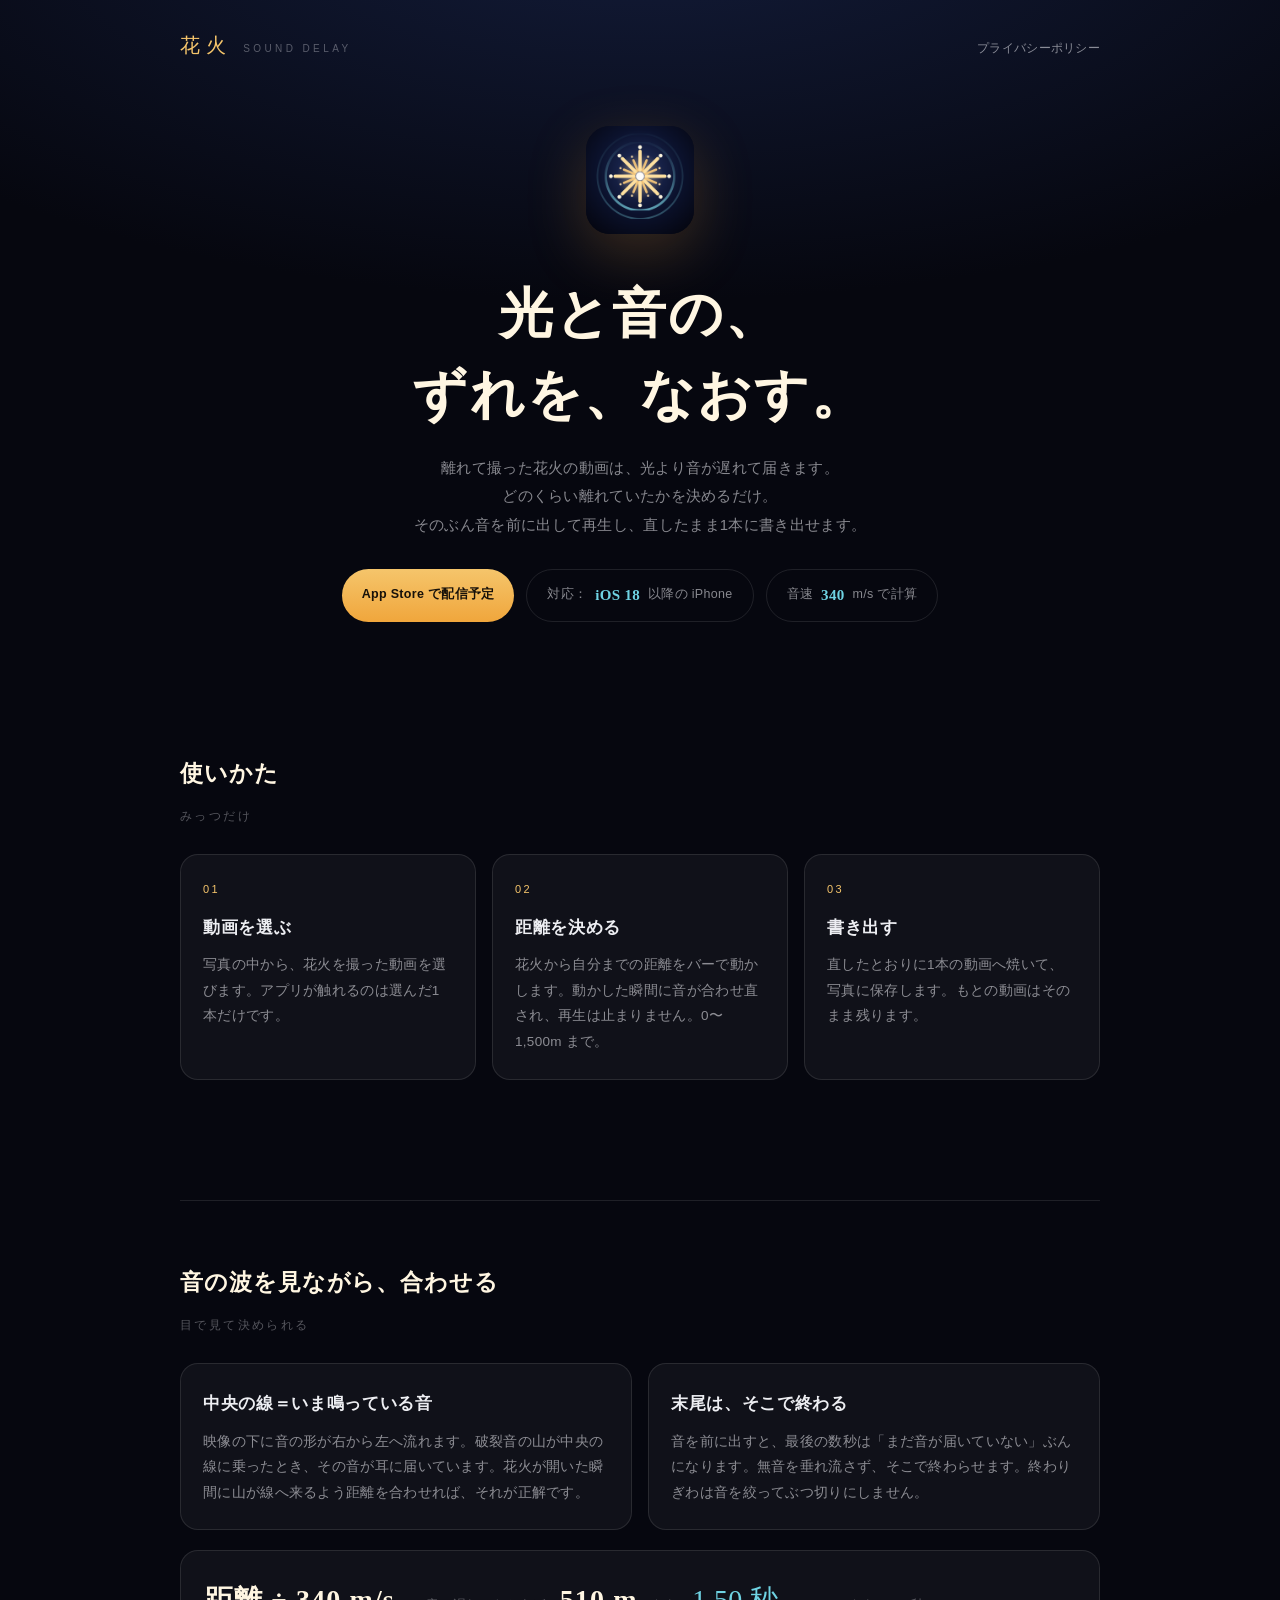
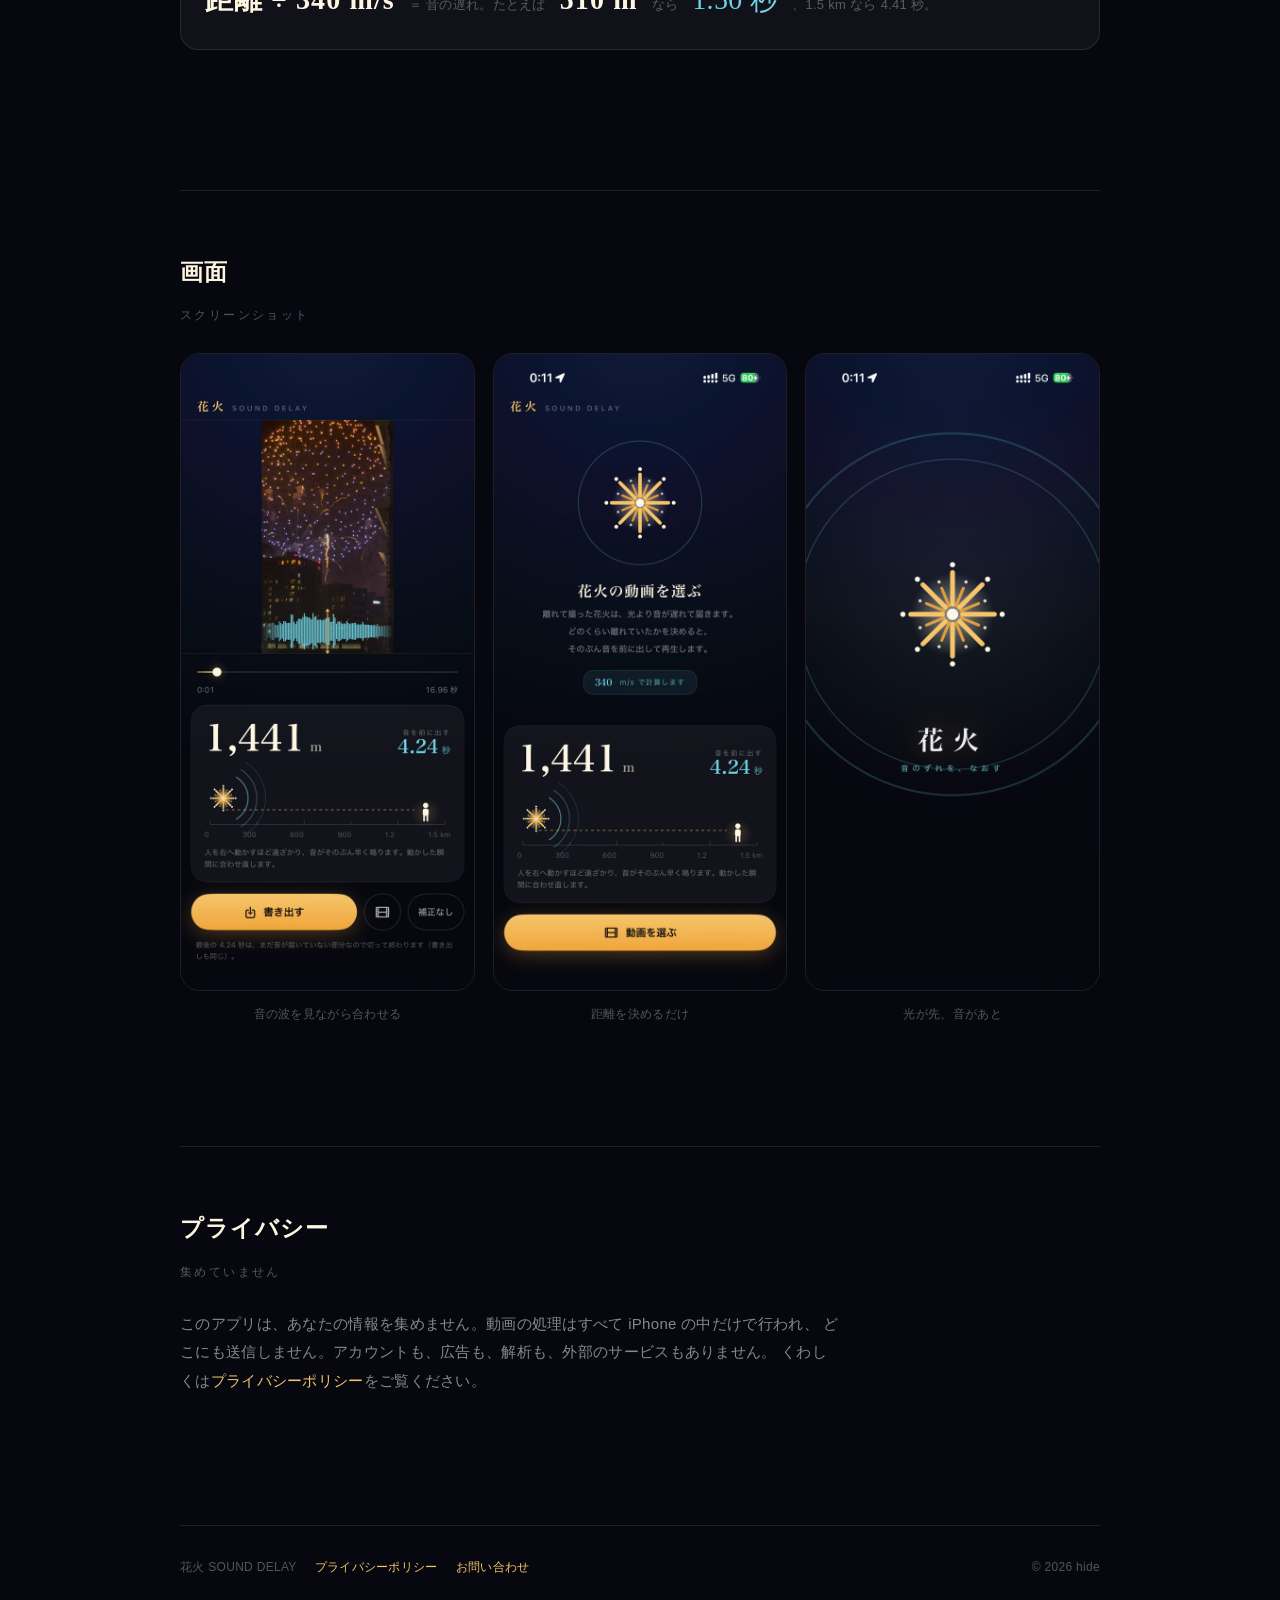
==== index.html @ 6d4c9117 "Add files via upload" ====
<!DOCTYPE html>
<html lang="ja">
<head>
<meta charset="utf-8">
<meta name="viewport" content="width=device-width, initial-scale=1">
<title>花火 SOUND DELAY — 花火動画の音のずれをなおす</title>
<meta name="description" content="離れて撮った花火の動画は、光より音が遅れて届きます。距離を決めるだけで、そのぶん音を前に出して再生・書き出しできる iPhone アプリです。">
<meta property="og:title" content="花火 SOUND DELAY">
<meta property="og:description" content="光と音の、ずれを、なおす。花火動画の音の遅れを補正する iPhone アプリ。">
<meta property="og:image" content="assets/icon.png">
<link rel="icon" href="assets/icon.png">
<link rel="stylesheet" href="assets/style.css">
</head>
<body>

<div class="wrap">
  <header class="site-head">
    <span class="brand">花火</span>
    <span class="sub">SOUND DELAY</span>
    <nav><a href="privacy.html">プライバシーポリシー</a></nav>
  </header>

  <div class="hero">
    <img class="icon" src="assets/icon.png" alt="花火 SOUND DELAY のアイコン">
    <h1>光と音の、<br>ずれを、なおす。</h1>
    <p class="lead">
      離れて撮った花火の動画は、光より音が遅れて届きます。<br>
      どのくらい離れていたかを決めるだけ。<br>
      そのぶん音を前に出して再生し、直したまま1本に書き出せます。
    </p>
    <div class="badges">
      <span class="pill solid">App Store で配信予定</span>
      <span class="pill">対応：<strong>iOS 18</strong> 以降の iPhone</span>
      <span class="pill">音速 <strong>340</strong> m/s で計算</span>
    </div>
  </div>

  <section>
    <h2>使いかた</h2>
    <p class="section-note">みっつだけ</p>
    <div class="cards">
      <div class="card">
        <span class="step">01</span>
        <h3>動画を選ぶ</h3>
        <p>写真の中から、花火を撮った動画を選びます。アプリが触れるのは選んだ1本だけです。</p>
      </div>
      <div class="card">
        <span class="step">02</span>
        <h3>距離を決める</h3>
        <p>花火から自分までの距離をバーで動かします。動かした瞬間に音が合わせ直され、再生は止まりません。0〜1,500m まで。</p>
      </div>
      <div class="card">
        <span class="step">03</span>
        <h3>書き出す</h3>
        <p>直したとおりに1本の動画へ焼いて、写真に保存します。もとの動画はそのまま残ります。</p>
      </div>
    </div>
  </section>

  <section>
    <h2>音の波を見ながら、合わせる</h2>
    <p class="section-note">目で見て決められる</p>
    <div class="cards">
      <div class="card">
        <h3>中央の線＝いま鳴っている音</h3>
        <p>映像の下に音の形が右から左へ流れます。破裂音の山が中央の線に乗ったとき、その音が耳に届いています。花火が開いた瞬間に山が線へ来るよう距離を合わせれば、それが正解です。</p>
      </div>
      <div class="card">
        <h3>末尾は、そこで終わる</h3>
        <p>音を前に出すと、最後の数秒は「まだ音が届いていない」ぶんになります。無音を垂れ流さず、そこで終わらせます。終わりぎわは音を絞ってぶつ切りにしません。</p>
      </div>
    </div>

    <div class="formula" style="margin-top:20px">
      <span class="num">距離 ÷ 340 m/s</span>
      <span class="eq">＝ 音の遅れ。たとえば</span>
      <span class="num">510 m</span>
      <span class="eq">なら</span>
      <span class="out">1.50 秒</span>
      <span class="eq">、1.5 km なら 4.41 秒。</span>
    </div>
  </section>

  <section>
    <h2>画面</h2>
    <p class="section-note">スクリーンショット</p>
    <div class="shots">
      <figure>
        <img src="assets/shot-01.png" alt="花火の動画を再生しながら、音の波を見て距離を合わせている画面">
        <figcaption>音の波を見ながら合わせる</figcaption>
      </figure>
      <figure>
        <img src="assets/shot-02.png" alt="花火から自分までの距離を決める画面">
        <figcaption>距離を決めるだけ</figcaption>
      </figure>
      <figure>
        <img src="assets/shot-03.png" alt="アプリの起動画面">
        <figcaption>光が先、音があと</figcaption>
      </figure>
    </div>
  </section>

  <section>
    <h2>プライバシー</h2>
    <p class="section-note">集めていません</p>
    <p style="color:var(--muted); max-width:44em; margin:0">
      このアプリは、あなたの情報を集めません。動画の処理はすべて iPhone の中だけで行われ、
      どこにも送信しません。アカウントも、広告も、解析も、外部のサービスもありません。
      くわしくは<a href="privacy.html">プライバシーポリシー</a>をご覧ください。
    </p>
  </section>

  <footer>
    <span>花火 SOUND DELAY</span>
    <a href="privacy.html">プライバシーポリシー</a>
    <a href="mailto:akky0926@gmail.com">お問い合わせ</a>
    <span class="spacer">© 2026 hide</span>
  </footer>
</div>

</body>
</html>
---- assets/style.css ----
/* 花火 SOUND DELAY — サイトの見た目。アプリと同じ夜空の地・光の金・音の青。 */

:root {
  --ink: #06070f;
  --ink-top: #131c3a;
  --gold: #f5c56b;
  --gold-deep: #f0a63c;
  --gold-core: #fff6e2;
  --wave: #6fd3e3;
  --text: #edeef2;
  --muted: rgba(237, 238, 242, 0.56);
  --faint: rgba(237, 238, 242, 0.34);
  --line: rgba(255, 255, 255, 0.10);
  --panel: rgba(255, 255, 255, 0.045);
  --mincho: "Hiragino Mincho ProN", "Hiragino Mincho Pro", "Yu Mincho", "YuMincho", serif;
  --gothic: "Hiragino Sans", "Hiragino Kaku Gothic ProN", -apple-system, BlinkMacSystemFont,
    "Segoe UI", "Noto Sans JP", sans-serif;
}

* { box-sizing: border-box; }

html { -webkit-text-size-adjust: 100%; }

body {
  margin: 0;
  font-family: var(--gothic);
  color: var(--text);
  background:
    radial-gradient(120% 70% at 50% -10%, var(--ink-top) 0%, var(--ink) 62%),
    var(--ink);
  background-attachment: fixed;
  line-height: 1.9;
  font-size: 15px;
  letter-spacing: 0.02em;
}

a { color: var(--gold); text-decoration: none; }
a:hover { text-decoration: underline; }

.wrap { width: min(920px, calc(100% - 44px)); margin: 0 auto; }

/* ---- 見出し（アプリと同じ明朝） ---- */
h1, h2, h3, .num { font-family: var(--mincho); font-weight: 600; letter-spacing: 0.04em; }

/* ---- ヘッダ ---- */
.site-head {
  display: flex; align-items: baseline; gap: 12px;
  padding: 26px 0 0;
}
.site-head .brand { font-family: var(--mincho); font-size: 20px; color: var(--gold); letter-spacing: 0.28em; }
.site-head .sub { font-size: 10px; letter-spacing: 0.34em; color: var(--faint); }
.site-head nav { margin-left: auto; font-size: 12px; }
.site-head nav a { color: var(--muted); }

/* ---- ヒーロー ---- */
.hero { text-align: center; padding: 62px 0 10px; }
.hero img.icon {
  width: 108px; height: 108px; border-radius: 24px;
  box-shadow: 0 18px 60px rgba(240, 166, 60, 0.22);
}
.hero h1 {
  font-size: clamp(34px, 7vw, 54px);
  line-height: 1.5; margin: 30px 0 0; color: var(--gold-core);
}
.hero p.lead {
  margin: 18px auto 0; max-width: 34em;
  color: var(--muted); font-size: 15px;
}
.badges { margin-top: 30px; display: flex; gap: 12px; justify-content: center; flex-wrap: wrap; }
.pill {
  display: inline-flex; align-items: center; gap: 8px;
  padding: 11px 20px; border-radius: 999px;
  border: 1px solid var(--line); color: var(--muted); font-size: 12.5px;
}
.pill strong { font-family: var(--mincho); color: var(--wave); font-size: 15px; font-weight: 600; }
.pill.solid {
  background: linear-gradient(180deg, var(--gold), var(--gold-deep));
  color: #17110a; border: none; font-weight: 700;
}

/* ---- 節 ---- */
section { padding: 60px 0; border-top: 1px solid var(--line); margin-top: 60px; }
section:first-of-type { border-top: none; }
h2 { font-size: 23px; margin: 0 0 10px; color: var(--gold-core); }
.section-note { color: var(--faint); font-size: 12px; letter-spacing: 0.2em; margin: 0 0 26px; }

.cards { display: grid; gap: 16px; grid-template-columns: repeat(auto-fit, minmax(230px, 1fr)); }
.card {
  border: 1px solid var(--line); border-radius: 18px; background: var(--panel);
  padding: 24px 22px;
}
.card h3 { font-size: 17px; margin: 0 0 8px; color: var(--text); }
.card p { margin: 0; color: var(--muted); font-size: 13.5px; }
.card .step { font-size: 11px; letter-spacing: 0.22em; color: var(--gold); display: block; margin-bottom: 12px; }

/* ---- 仕組み ---- */
.formula {
  display: flex; align-items: baseline; gap: 14px; flex-wrap: wrap;
  border: 1px solid var(--line); border-radius: 18px; background: var(--panel);
  padding: 22px 24px; margin: 0 0 20px;
}
.formula .num { font-size: 28px; color: var(--gold-core); }
.formula .eq { color: var(--faint); font-size: 13px; }
.formula .out { font-size: 28px; color: var(--wave); font-family: var(--mincho); }

/* ---- スクリーンショット ---- */
.shots { display: grid; gap: 18px; grid-template-columns: repeat(auto-fit, minmax(210px, 1fr)); }
.shots figure { margin: 0; }
.shots img {
  width: 100%; height: auto; display: block;
  border-radius: 20px; border: 1px solid var(--line);
}
.shots figcaption { margin-top: 12px; color: var(--faint); font-size: 12px; text-align: center; }

/* ---- 文章のページ（プライバシーポリシー） ---- */
.doc { padding-top: 40px; }
.doc h1 { font-size: 30px; margin: 0 0 6px; color: var(--gold-core); }
.doc .updated { color: var(--faint); font-size: 12px; margin: 0 0 40px; letter-spacing: 0.12em; }
.doc h2 { font-size: 18px; margin: 44px 0 10px; }
.doc p, .doc li { color: var(--muted); font-size: 14px; max-width: 44em; }
.doc ul { padding-left: 1.2em; }
.doc li { margin-bottom: 6px; }
.doc .highlight {
  border: 1px solid rgba(111, 211, 227, 0.30);
  background: rgba(111, 211, 227, 0.07);
  border-radius: 18px; padding: 22px 24px; margin: 26px 0 0;
}
.doc .highlight p { color: var(--text); margin: 0; font-size: 14.5px; max-width: none; }

/* ---- フッタ ---- */
footer {
  border-top: 1px solid var(--line); margin-top: 70px;
  padding: 30px 0 54px; color: var(--faint); font-size: 12px;
  display: flex; gap: 18px; flex-wrap: wrap; align-items: center;
}
footer .spacer { margin-left: auto; }

@media (max-width: 560px) {
  body { font-size: 14px; }
  section { padding: 46px 0; margin-top: 46px; }
  .hero { padding-top: 44px; }
}
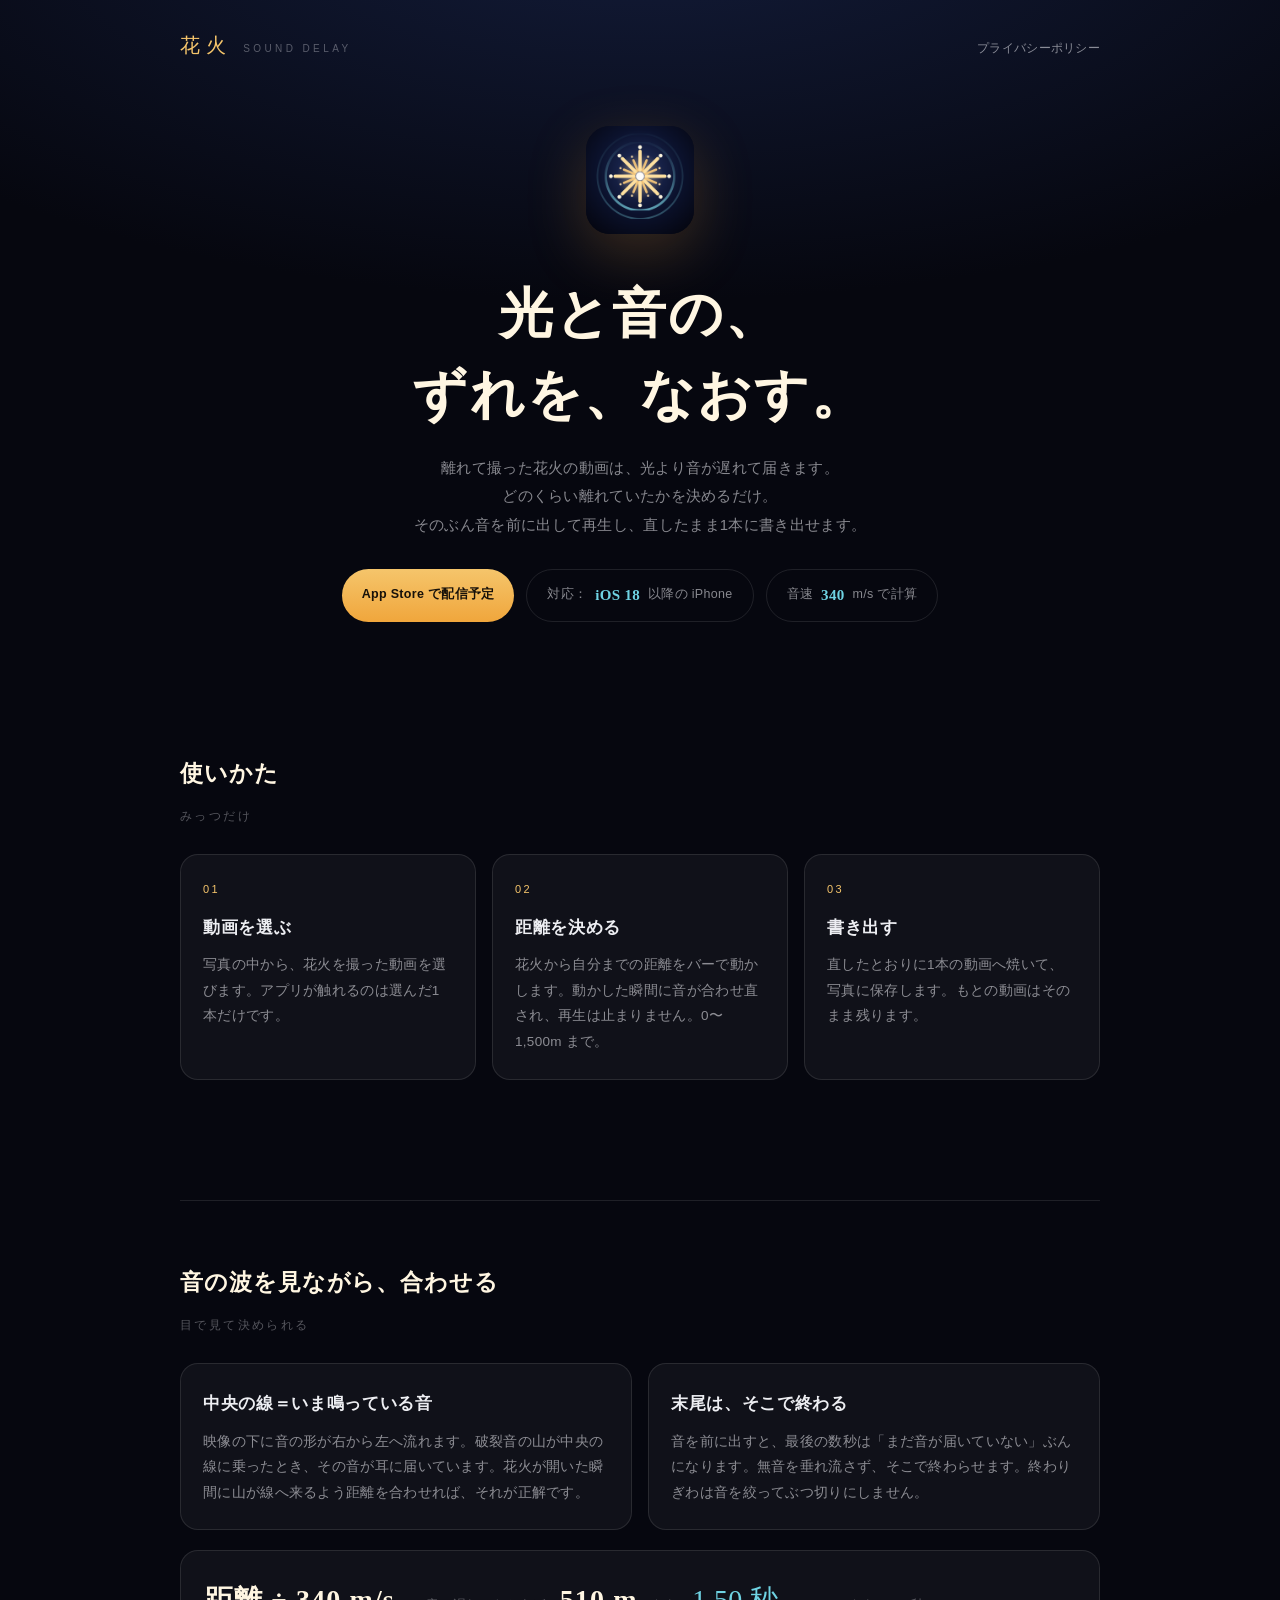
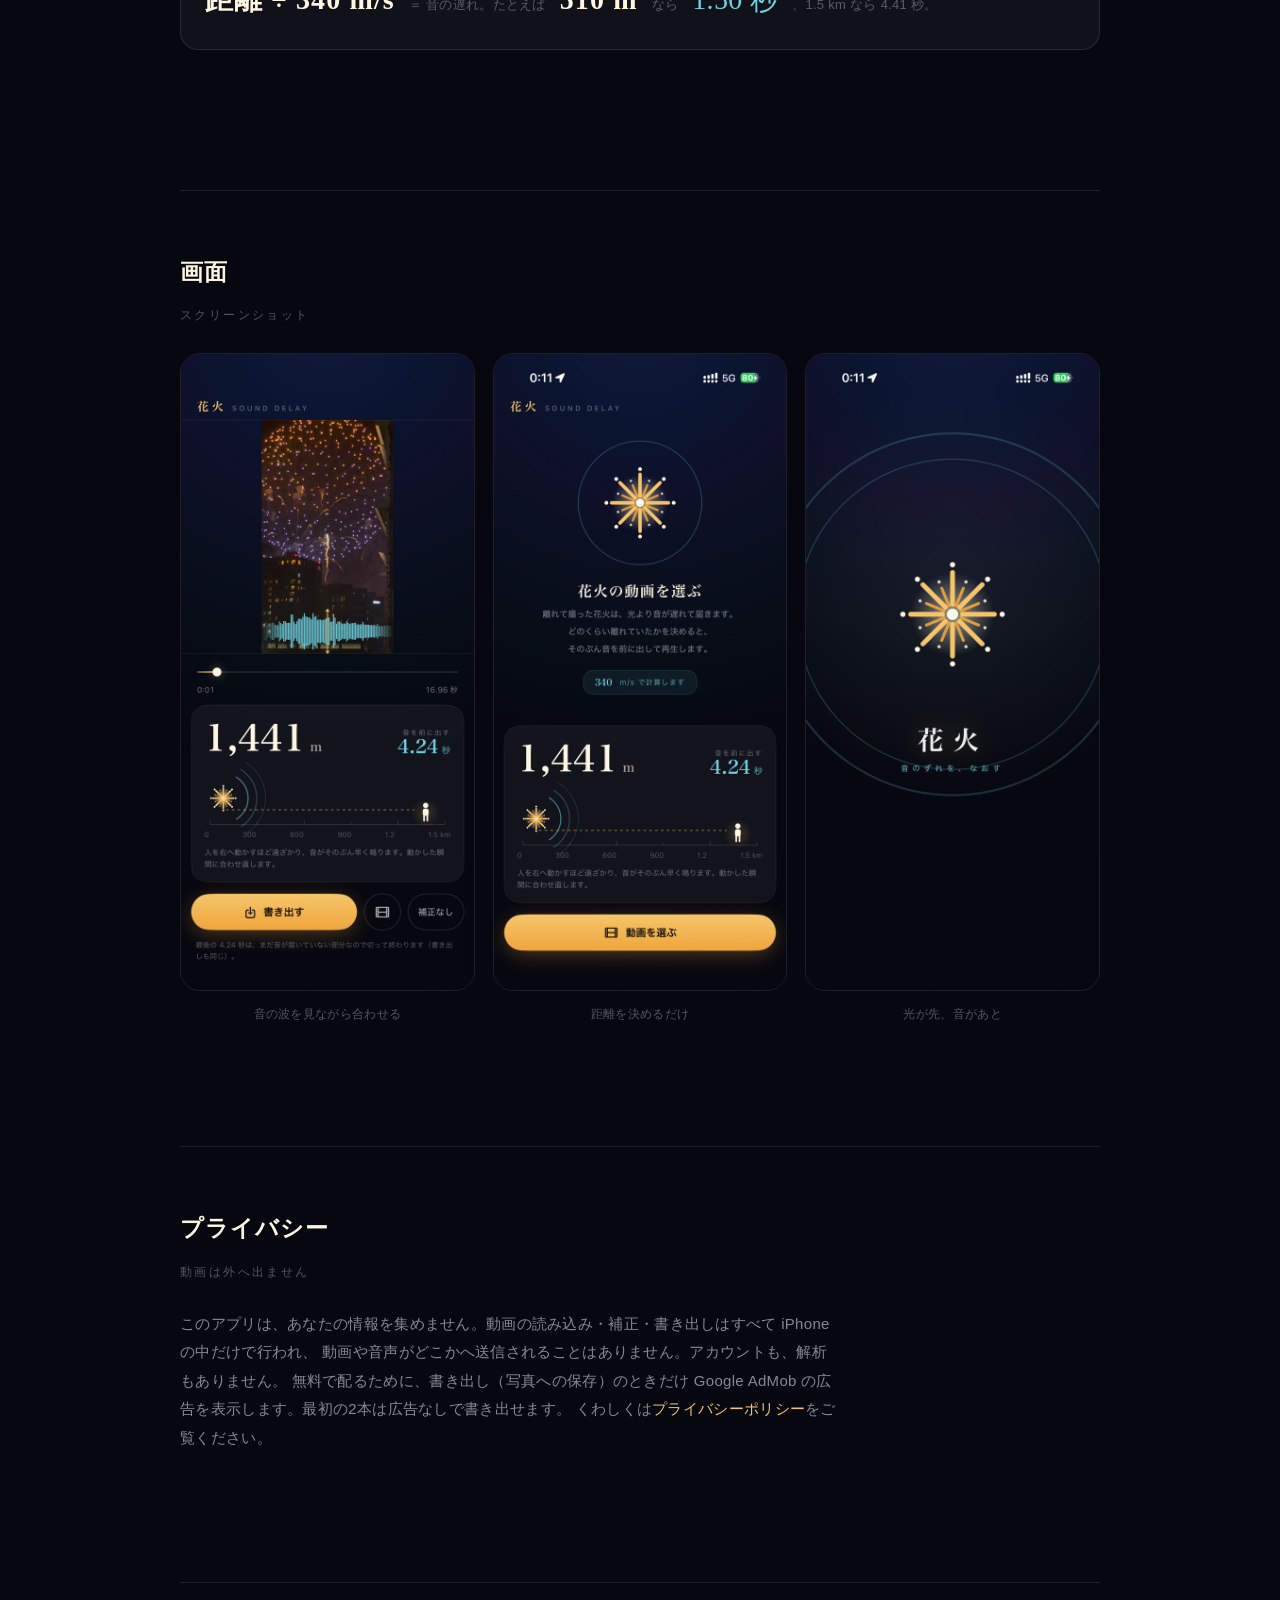
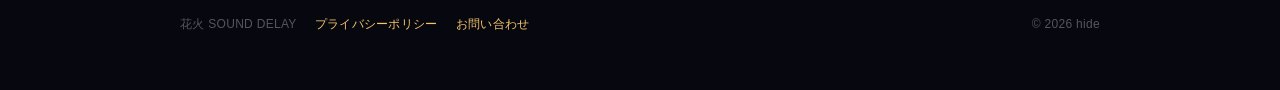
==== commit 8ec7006d: "Add files via upload" ====
--- a/index.html
+++ b/index.html
@@ -102,10 +102,11 @@
 
   <section>
     <h2>プライバシー</h2>
-    <p class="section-note">集めていません</p>
+    <p class="section-note">動画は外へ出ません</p>
     <p style="color:var(--muted); max-width:44em; margin:0">
-      このアプリは、あなたの情報を集めません。動画の処理はすべて iPhone の中だけで行われ、
-      どこにも送信しません。アカウントも、広告も、解析も、外部のサービスもありません。
+      このアプリは、あなたの情報を集めません。動画の読み込み・補正・書き出しはすべて iPhone の中だけで行われ、
+      動画や音声がどこかへ送信されることはありません。アカウントも、解析もありません。
+      無料で配るために、書き出し（写真への保存）のときだけ Google AdMob の広告を表示します。最初の2本は広告なしで書き出せます。
       くわしくは<a href="privacy.html">プライバシーポリシー</a>をご覧ください。
     </p>
   </section>
@@ -118,5 +119,7 @@
   </footer>
 </div>
 
+<script type="module" src="assets/fireworks.js"></script>
+
 </body>
 </html>
